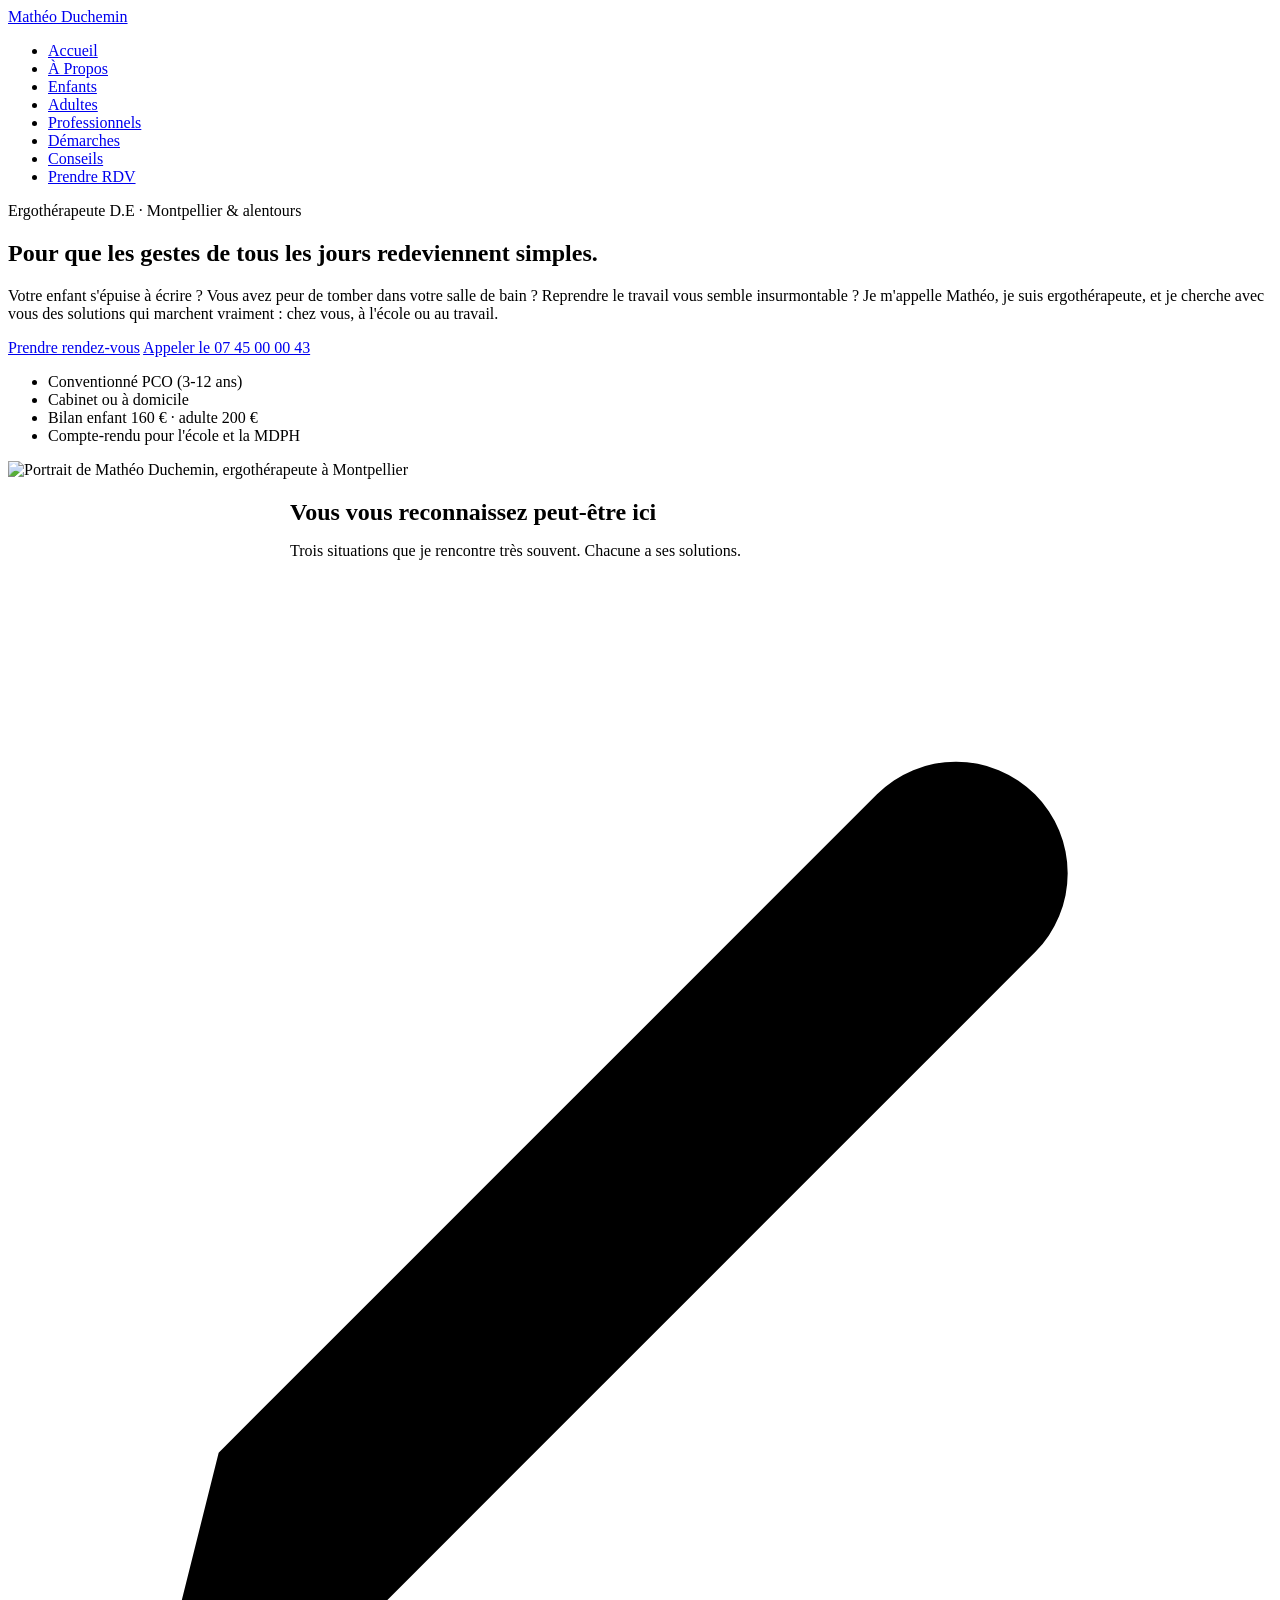
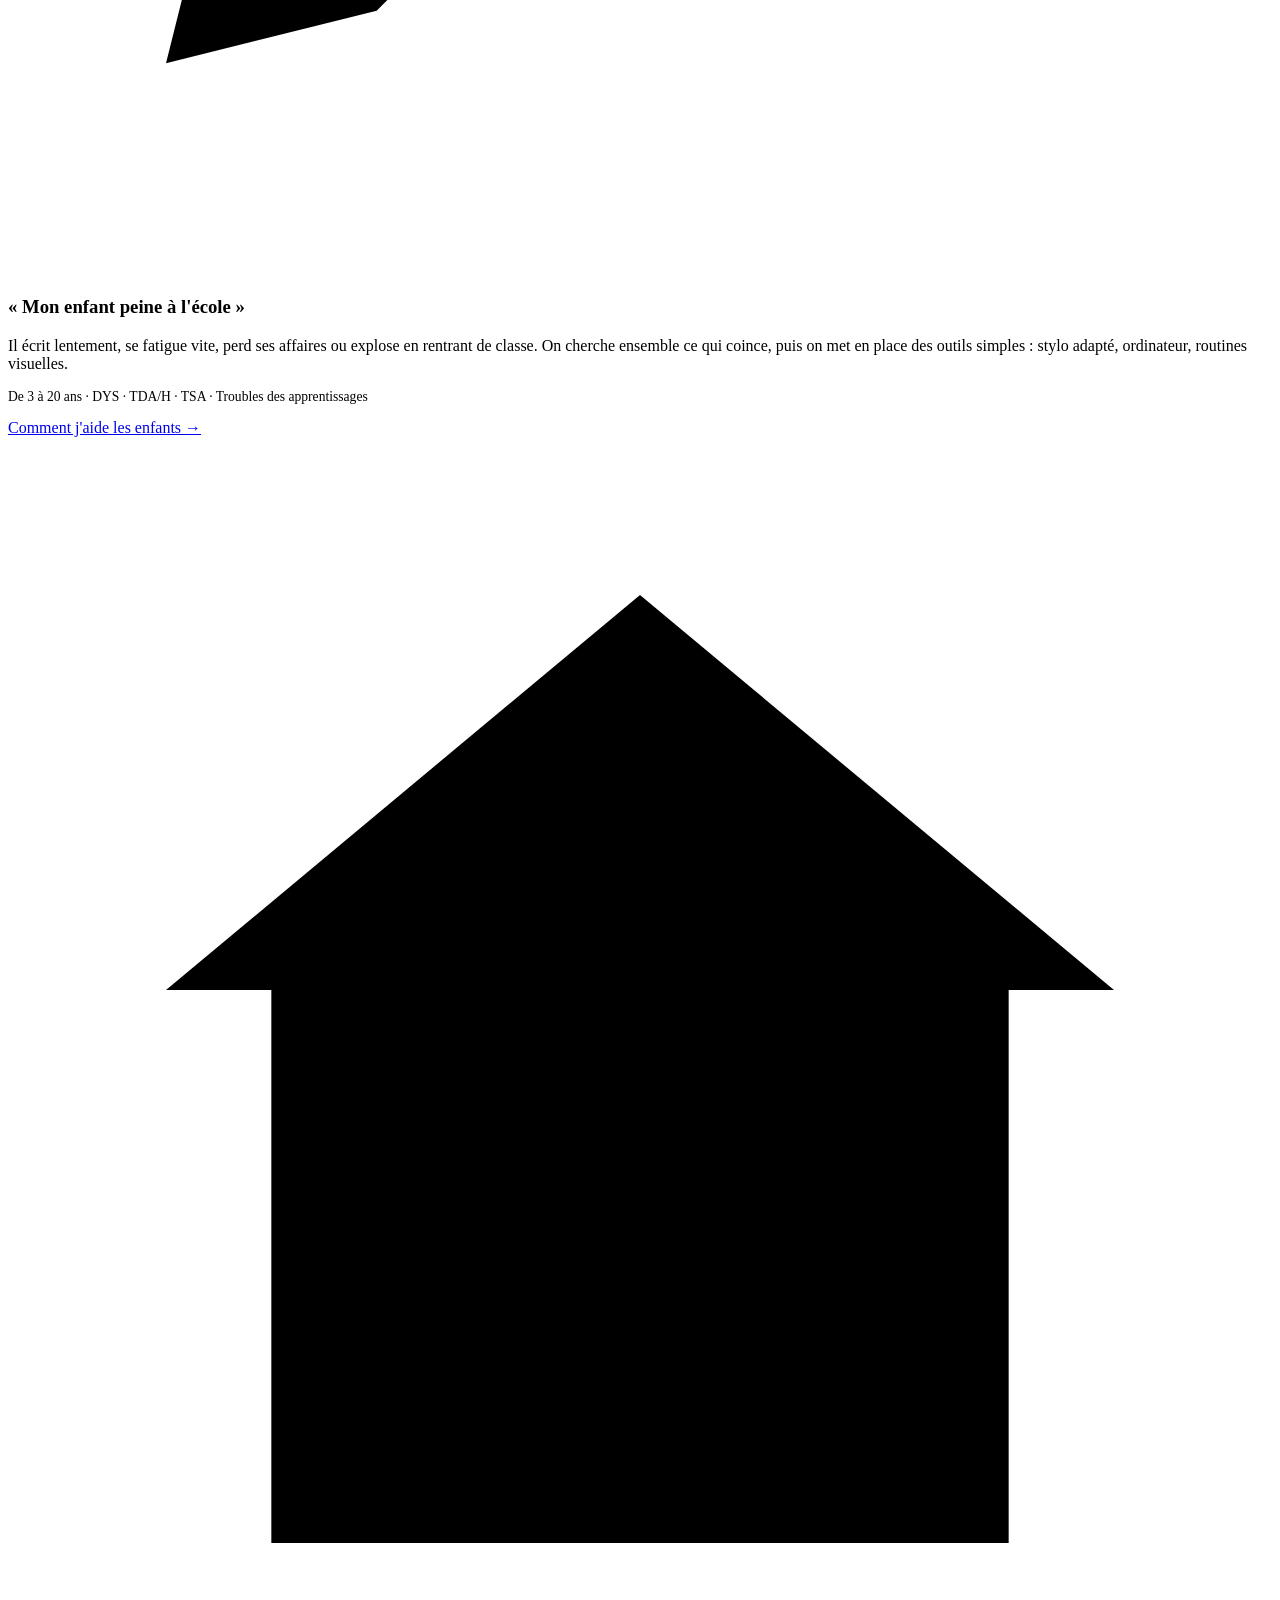
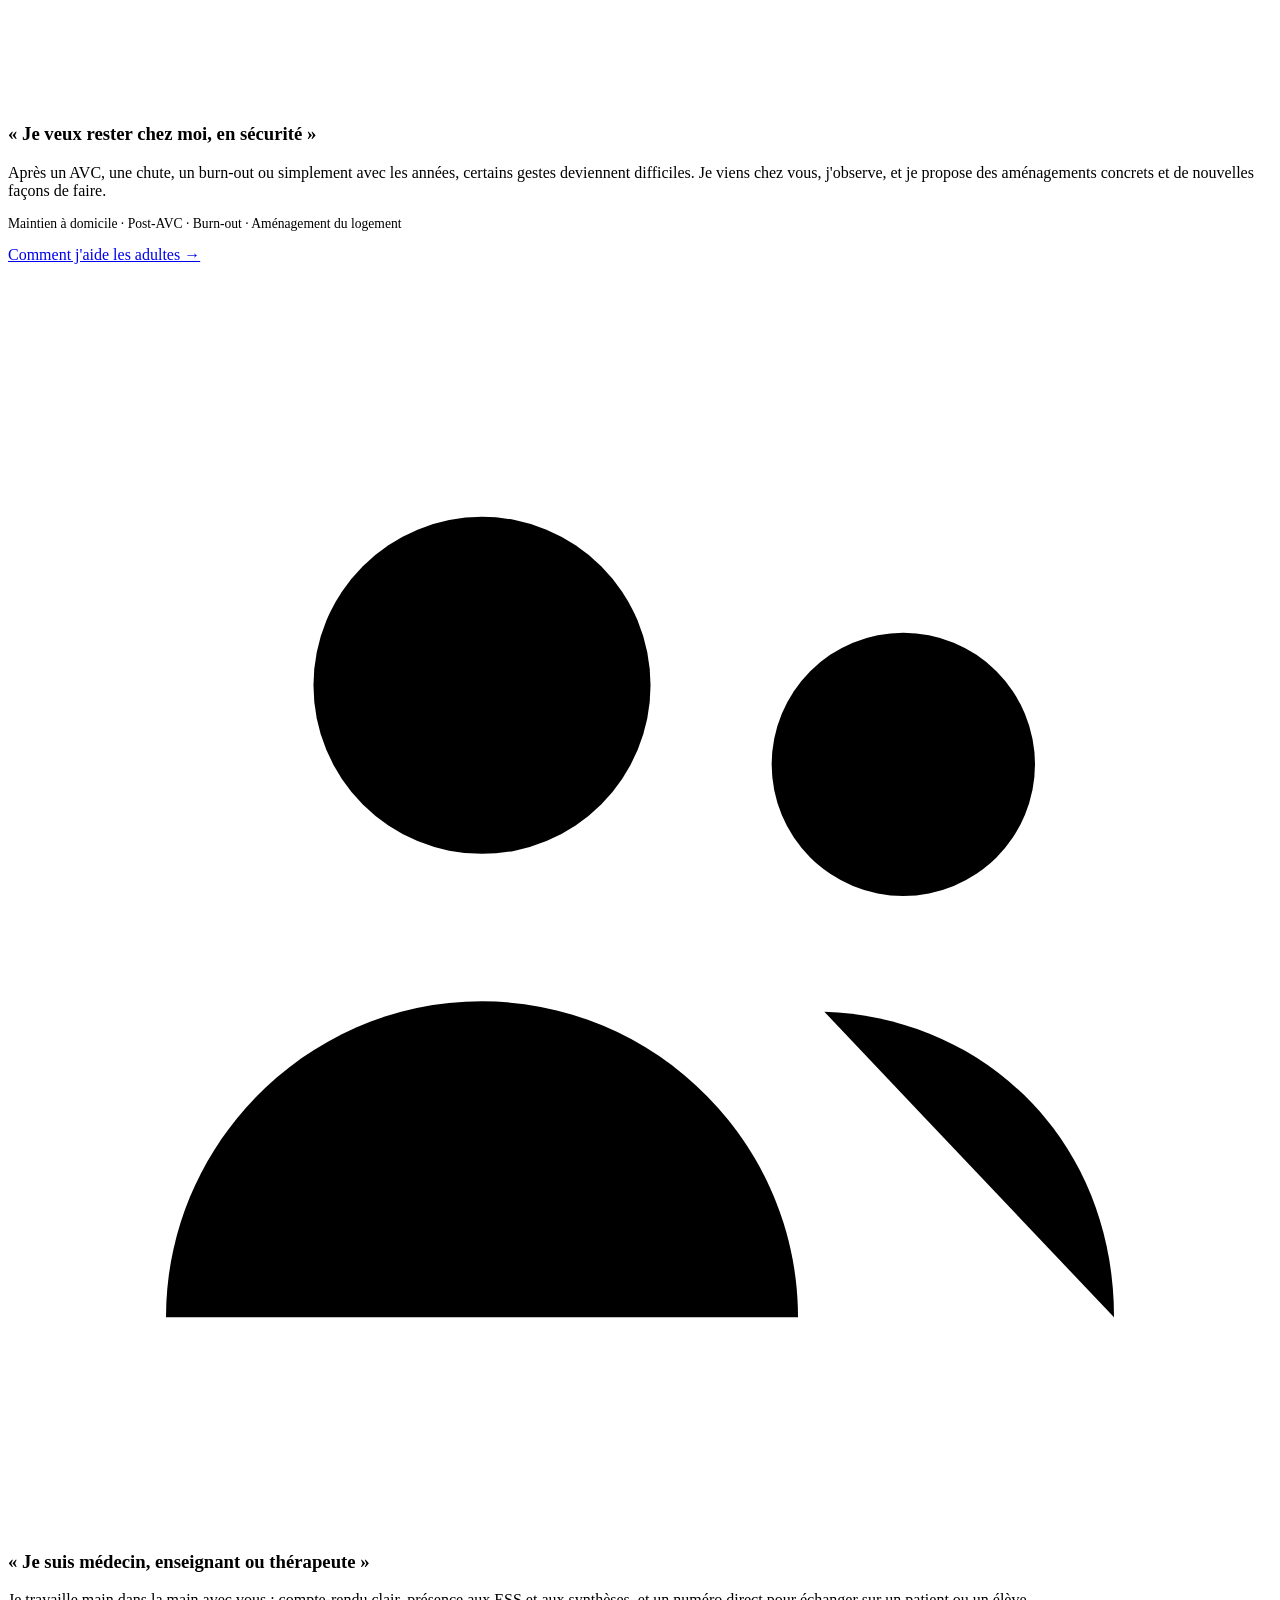
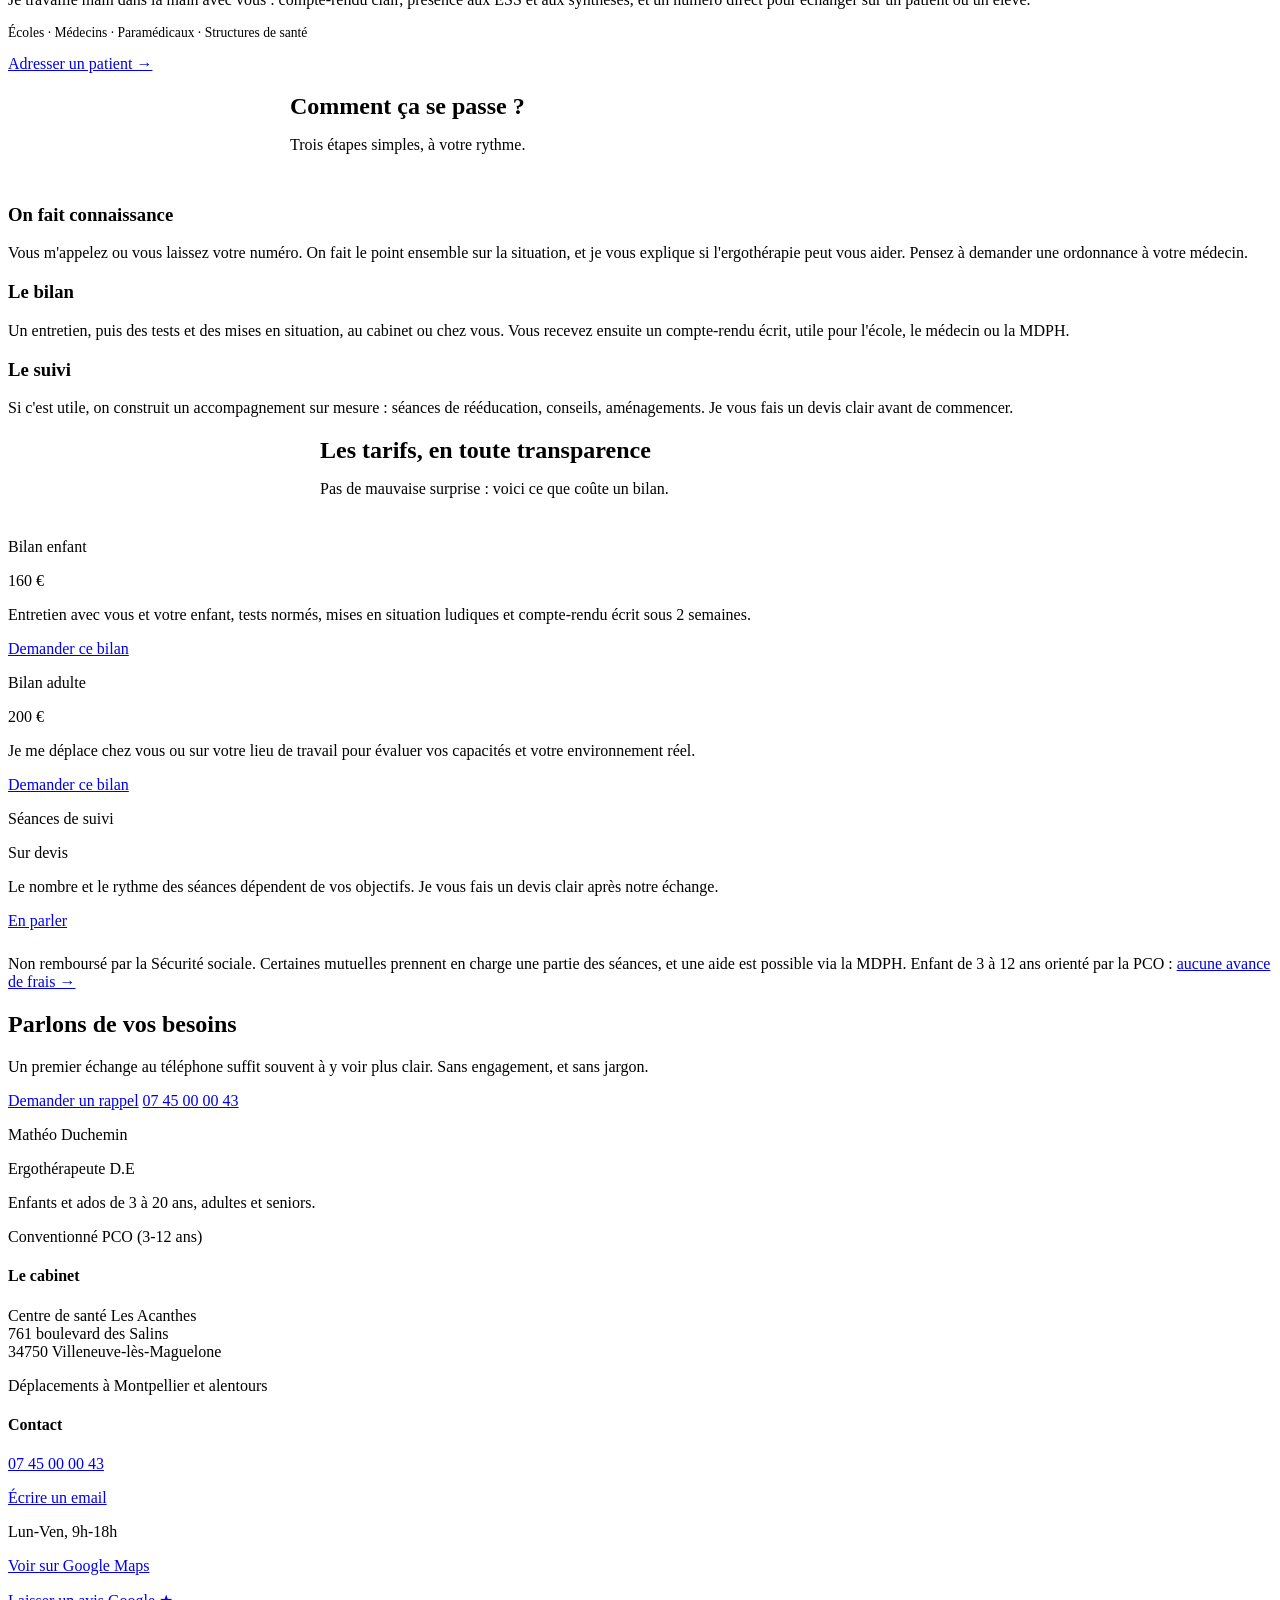
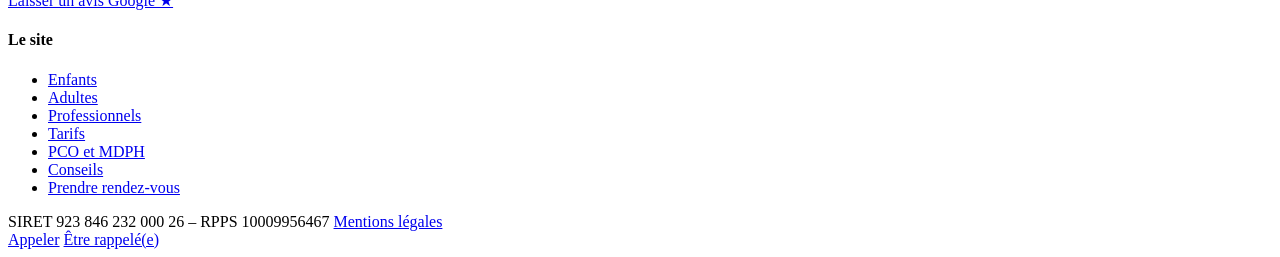
==== index.html @ 23900467 "Liens Google : pointer vers la fiche gardée (avec avis) au lieu du doublon La fiche du lien précéden" ====
<!DOCTYPE html>
<html lang="fr">
<head>
    <meta charset="UTF-8">
    <meta name="viewport" content="width=device-width, initial-scale=1.0">
    <title>Mathéo Duchemin | Ergothérapeute à Montpellier</title>
    <meta name="description" content="Ergothérapeute à Montpellier et Villeneuve-lès-Maguelone, au cabinet et à domicile. Bilans enfants (160 €) et adultes (200 €) : DYS, TDA/H, TSA, AVC, maintien à domicile.">
    <link rel="canonical" href="https://www.ergotherapie-montpellier.fr/">
    <meta name="robots" content="index, follow">
    
    
    <link rel="icon" href="favicon.ico" sizes="48x48">
    <link rel="icon" type="image/png" sizes="192x192" href="icon-192.png">
    <link rel="apple-touch-icon" href="apple-touch-icon.png">
    <link href="https://fonts.googleapis.com/css2?family=DM+Sans:wght@400;500;700&family=Fraunces:opsz,wght@9..144,600&display=swap" rel="stylesheet">
    <link rel="stylesheet" href="style.css">
    <script type="application/ld+json">{"@context": "https://schema.org", "@type": "MedicalBusiness", "name": "Mathéo Duchemin - Ergothérapeute", "description": "Ergothérapeute D.E à Villeneuve-lès-Maguelone : enfants et ados de 3 à 20 ans, adultes et seniors. Au cabinet, à domicile et à l'école, à Montpellier et alentours. Conventionné PCO (3-12 ans).", "url": "https://www.ergotherapie-montpellier.fr/", "logo": "https://www.ergotherapie-montpellier.fr/favicon.png", "image": "https://www.ergotherapie-montpellier.fr/matheo-portrait.jpg", "telephone": "+33745000043", "email": "matheoduchemin.ergo@gmail.com", "address": {"@type": "PostalAddress", "streetAddress": "Centre de santé Les Acanthes, 761 boulevard des Salins", "postalCode": "34750", "addressLocality": "Villeneuve-lès-Maguelone", "addressCountry": "FR"}, "geo": {"@type": "GeoCoordinates", "latitude": 43.5267649, "longitude": 3.8552357}, "openingHoursSpecification": [{"@type": "OpeningHoursSpecification", "dayOfWeek": ["Monday", "Tuesday", "Wednesday", "Thursday", "Friday"], "opens": "09:00", "closes": "18:00"}], "areaServed": ["Montpellier", "Villeneuve-lès-Maguelone"], "sameAs": ["https://maps.google.com/?cid=7769833148488688692"]}</script>
</head>
<body>

    <nav class="navbar">
        <div class="container nav-container">
            <div class="brand"><a href="index.html">Mathéo Duchemin</a></div>
            <ul class="nav-menu">
                <li><a href="index.html" class="nav-link active">Accueil</a></li>
                <li><a href="a-propos.html" class="nav-link">À Propos</a></li>
                <li><a href="enfants.html" class="nav-link">Enfants</a></li>
                <li><a href="adultes.html" class="nav-link">Adultes</a></li>
                <li><a href="pros.html" class="nav-link">Professionnels</a></li>
                <li><a href="demarches.html" class="nav-link">Démarches</a></li>
                <li><a href="conseils.html" class="nav-link">Conseils</a></li>
                <li><a href="contact.html" class="btn btn-primary">Prendre RDV</a></li>
            </ul>
        </div>
    </nav>

    <!-- HERO -->
    <section class="section-padding">
        <div class="container grid-2">
            <div class="hero-content">
                <span class="hero-tag"><span>Ergothérapeute D.E<span class="tag-extra"> · Montpellier & alentours</span></span></span>
                <h1>Pour que les gestes de tous les jours redeviennent simples.</h1>
                <p>Votre enfant s'épuise à écrire ? Vous avez peur de tomber dans votre salle de bain ? Reprendre le travail vous semble insurmontable ? Je m'appelle Mathéo, je suis ergothérapeute, et je cherche avec vous des solutions qui marchent vraiment : chez vous, à l'école ou au travail.</p>
                <div class="hero-actions">
                    <a href="contact.html" class="btn btn-primary">Prendre rendez-vous</a>
                    <a href="tel:+33745000043" class="btn btn-outline">Appeler le 07 45 00 00 43</a>
                </div>
                <ul class="hero-reassurance">
                    <li>Conventionné PCO (3-12 ans)</li>
                    <li>Cabinet ou à domicile</li>
                    <li>Bilan enfant 160 € · adulte 200 €</li>
                    <li>Compte-rendu pour l'école et la MDPH</li>
                </ul>
            </div>
            <div class="hero-image">
                <img src="matheo-portrait.jpg" alt="Portrait de Mathéo Duchemin, ergothérapeute à Montpellier" width="900" height="1200" style="width: 100%; max-height: 450px; object-fit: cover; object-position: center 25%;">
            </div>
        </div>
    </section>

    <!-- SITUATIONS -->
    <section class="section-padding bg-beige">
        <div class="container">
            <div class="text-center" style="max-width: 700px; margin: 0 auto 50px auto;">
                <h2 style="margin-bottom: 1rem;">Vous vous reconnaissez peut-être ici</h2>
                <p>Trois situations que je rencontre très souvent. Chacune a ses solutions.</p>
            </div>
            
            <div class="grid-3">
                <div class="card">
                    <div class="card-icon" aria-hidden="true">
                        <svg viewBox="0 0 24 24"><path d="M12 20h9"/><path d="M16.5 3.5a2.1 2.1 0 0 1 3 3L7 19l-4 1 1-4Z"/></svg>
                    </div>
                    <h3>« Mon enfant peine à l'école »</h3>
                    <p>Il écrit lentement, se fatigue vite, perd ses affaires ou explose en rentrant de classe. On cherche ensemble ce qui coince, puis on met en place des outils simples : stylo adapté, ordinateur, routines visuelles.</p>
                    <p class="text-muted" style="font-size: 0.85rem;">De 3 à 20 ans · DYS · TDA/H · TSA · Troubles des apprentissages</p>
                    <a href="enfants.html" class="card-link">Comment j'aide les enfants →</a>
                </div>

                <div class="card">
                    <div class="card-icon" aria-hidden="true">
                        <svg viewBox="0 0 24 24"><path d="M3 10.5 12 3l9 7.5"/><path d="M5 9.5V21h14V9.5"/><path d="M10 21v-6h4v6"/></svg>
                    </div>
                    <h3>« Je veux rester chez moi, en sécurité »</h3>
                    <p>Après un AVC, une chute, un burn-out ou simplement avec les années, certains gestes deviennent difficiles. Je viens chez vous, j'observe, et je propose des aménagements concrets et de nouvelles façons de faire.</p>
                    <p class="text-muted" style="font-size: 0.85rem;">Maintien à domicile · Post-AVC · Burn-out · Aménagement du logement</p>
                    <a href="adultes.html" class="card-link">Comment j'aide les adultes →</a>
                </div>

                <div class="card">
                    <div class="card-icon" aria-hidden="true">
                        <svg viewBox="0 0 24 24"><circle cx="9" cy="8" r="3.2"/><circle cx="17" cy="9.5" r="2.5"/><path d="M3 20c0-3.3 2.7-6 6-6s6 2.7 6 6"/><path d="M15.5 14.2c3 .1 5.5 2.4 5.5 5.8"/></svg>
                    </div>
                    <h3>« Je suis médecin, enseignant ou thérapeute »</h3>
                    <p>Je travaille main dans la main avec vous : compte-rendu clair, présence aux ESS et aux synthèses, et un numéro direct pour échanger sur un patient ou un élève.</p>
                    <p class="text-muted" style="font-size: 0.85rem;">Écoles · Médecins · Paramédicaux · Structures de santé</p>
                    <a href="pros.html" class="card-link">Adresser un patient →</a>
                </div>
            </div>
        </div>
    </section>

    <!-- DÉROULEMENT -->
    <section class="section-padding">
        <div class="container">
            <div class="text-center" style="max-width: 700px; margin: 0 auto 50px auto;">
                <h2 style="margin-bottom: 1rem;">Comment ça se passe ?</h2>
                <p>Trois étapes simples, à votre rythme.</p>
            </div>
            <div class="steps">
                <div class="step">
                    <h3>On fait connaissance</h3>
                    <p>Vous m'appelez ou vous laissez votre numéro. On fait le point ensemble sur la situation, et je vous explique si l'ergothérapie peut vous aider. Pensez à demander une ordonnance à votre médecin.</p>
                </div>
                <div class="step">
                    <h3>Le bilan</h3>
                    <p>Un entretien, puis des tests et des mises en situation, au cabinet ou chez vous. Vous recevez ensuite un compte-rendu écrit, utile pour l'école, le médecin ou la MDPH.</p>
                </div>
                <div class="step">
                    <h3>Le suivi</h3>
                    <p>Si c'est utile, on construit un accompagnement sur mesure : séances de rééducation, conseils, aménagements. Je vous fais un devis clair avant de commencer.</p>
                </div>
            </div>
        </div>
    </section>

    <!-- TARIFS -->
    <section class="section-padding bg-beige" id="tarifs">
        <div class="container">
            <div class="text-center" style="max-width: 640px; margin: 0 auto 40px auto;">
                <h2 style="margin-bottom: 1rem;">Les tarifs, en toute transparence</h2>
                <p>Pas de mauvaise surprise : voici ce que coûte un bilan.</p>
            </div>
            <div class="price-grid">
                <div class="price-card">
                    <p class="price-label">Bilan enfant</p>
                    <p class="price-amount">160 €</p>
                    <p class="price-detail">Entretien avec vous et votre enfant, tests normés, mises en situation ludiques et compte-rendu écrit sous 2 semaines.</p>
                    <a href="contact.html?objet=enfant#rdv-form" class="btn btn-primary">Demander ce bilan</a>
                </div>
                <div class="price-card">
                    <p class="price-label">Bilan adulte</p>
                    <p class="price-amount">200 €</p>
                    <p class="price-detail">Je me déplace chez vous ou sur votre lieu de travail pour évaluer vos capacités et votre environnement réel.</p>
                    <a href="contact.html?objet=adulte#rdv-form" class="btn btn-primary">Demander ce bilan</a>
                </div>
                <div class="price-card">
                    <p class="price-label">Séances de suivi</p>
                    <p class="price-amount price-amount-text">Sur devis</p>
                    <p class="price-detail">Le nombre et le rythme des séances dépendent de vos objectifs. Je vous fais un devis clair après notre échange.</p>
                    <a href="contact.html?objet=suivi#rdv-form" class="btn btn-outline">En parler</a>
                </div>
            </div>
            <p class="text-center text-muted" style="margin-top: 25px;">Non remboursé par la Sécurité sociale. Certaines mutuelles prennent en charge une partie des séances, et une aide est possible via la MDPH. Enfant de 3 à 12 ans orienté par la PCO : <a href="demarches.html#pco" class="card-link">aucune avance de frais →</a></p>
        </div>
    </section>

    <!-- CTA FINAL -->
    <section class="section-padding">
        <div class="container">
            <div class="cta-final">
                <h2>Parlons de vos besoins</h2>
                <p>Un premier échange au téléphone suffit souvent à y voir plus clair. Sans engagement, et sans jargon.</p>
                <div class="hero-actions">
                    <a href="contact.html" class="btn btn-light">Demander un rappel</a>
                    <a href="tel:+33745000043" class="btn btn-ghost">07 45 00 00 43</a>
                </div>
            </div>
        </div>
    </section>

    <footer class="site-footer">
        <div class="container footer-grid">
            <div>
                <p class="footer-brand">Mathéo Duchemin</p>
                <p>Ergothérapeute D.E</p>
                <p>Enfants et ados de 3 à 20 ans, adultes et seniors.</p>
                <p>Conventionné PCO (3-12 ans)</p>
            </div>
            <div>
                <h4>Le cabinet</h4>
                <p>Centre de santé Les Acanthes<br>761 boulevard des Salins<br>34750 Villeneuve-lès-Maguelone</p>
                <p>Déplacements à Montpellier et alentours</p>
            </div>
            <div>
                <h4>Contact</h4>
                <p><a href="tel:+33745000043">07 45 00 00 43</a></p>
                <p><a href="mailto:matheoduchemin.ergo@gmail.com">Écrire un email</a></p>
                <p>Lun-Ven, 9h-18h</p>
                <p><a href="https://maps.google.com/?cid=7769833148488688692" target="_blank" rel="noopener">Voir sur Google Maps</a></p>
                <p><a href="https://maps.google.com/?cid=7769833148488688692" target="_blank" rel="noopener">Laisser un avis Google ★</a></p>
            </div>
            <div>
                <h4>Le site</h4>
                <ul class="footer-links">
                    <li><a href="enfants.html">Enfants</a></li>
                    <li><a href="adultes.html">Adultes</a></li>
                    <li><a href="pros.html">Professionnels</a></li>
                    <li><a href="contact.html#tarifs">Tarifs</a></li>
                    <li><a href="demarches.html">PCO et MDPH</a></li>
                    <li><a href="conseils.html">Conseils</a></li>
                    <li><a href="contact.html">Prendre rendez-vous</a></li>
                </ul>
            </div>
        </div>
        <div class="container footer-bottom">
            <span>SIRET 923 846 232 000 26 – RPPS 10009956467</span>
            <a href="mentions.html">Mentions légales</a>
        </div>
    </footer>

    <div class="mobile-cta">
        <a href="tel:+33745000043" class="btn btn-primary">Appeler</a>
        <a href="contact.html" class="btn btn-outline">Être rappelé(e)</a>
    </div>

    <script src="site.js" defer></script>
</body>

</html>
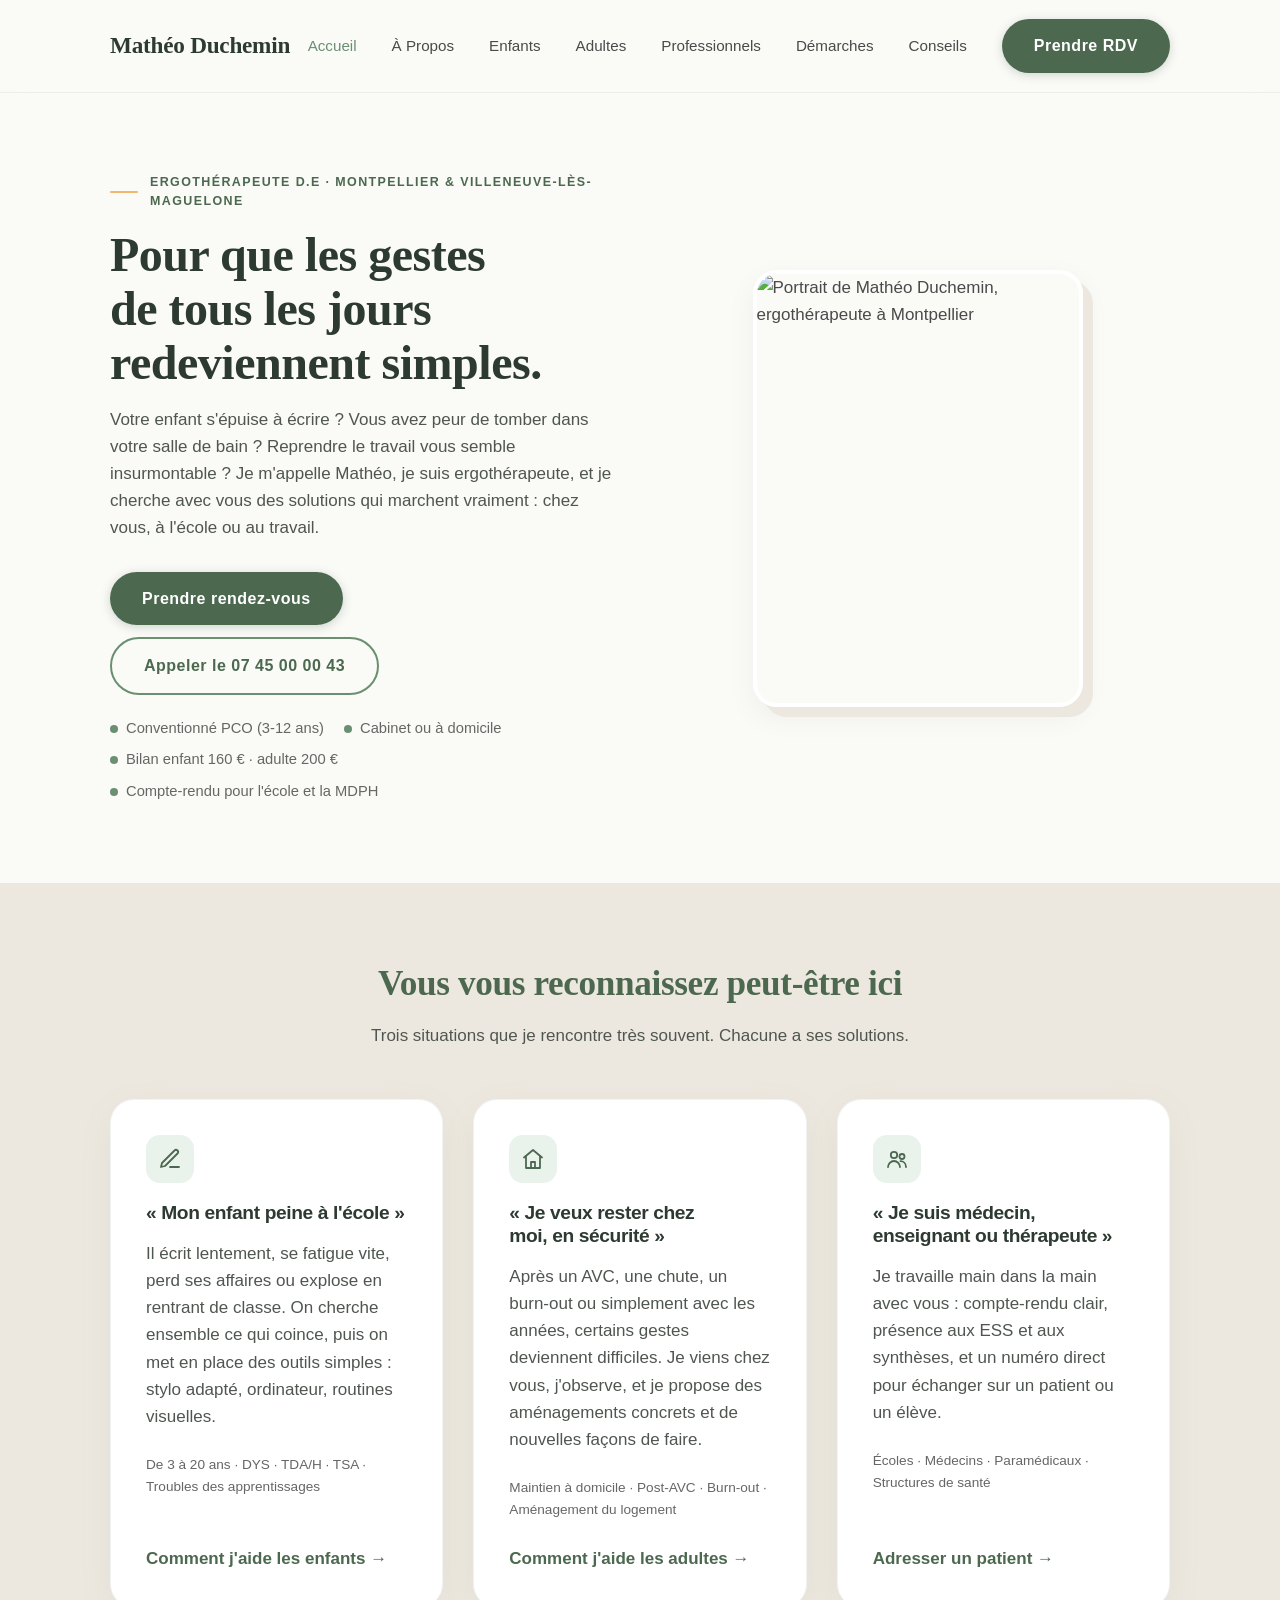
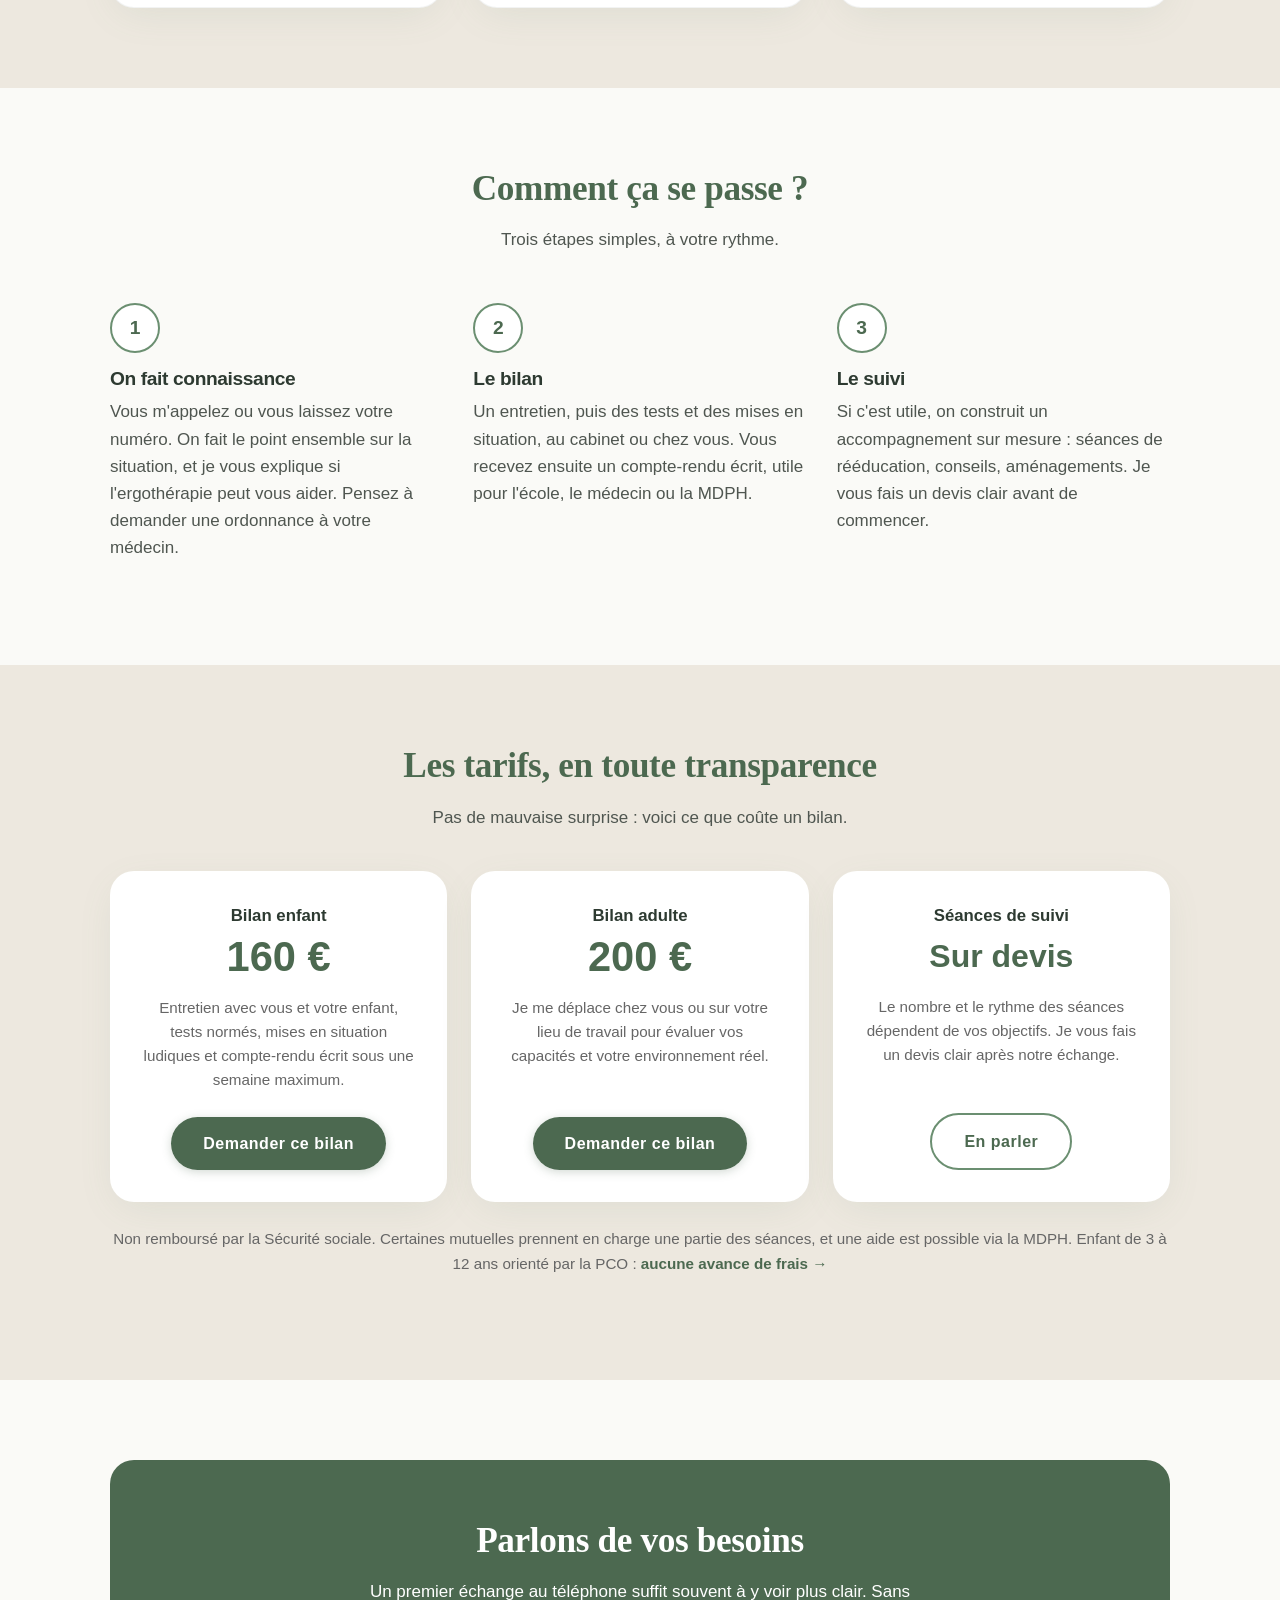
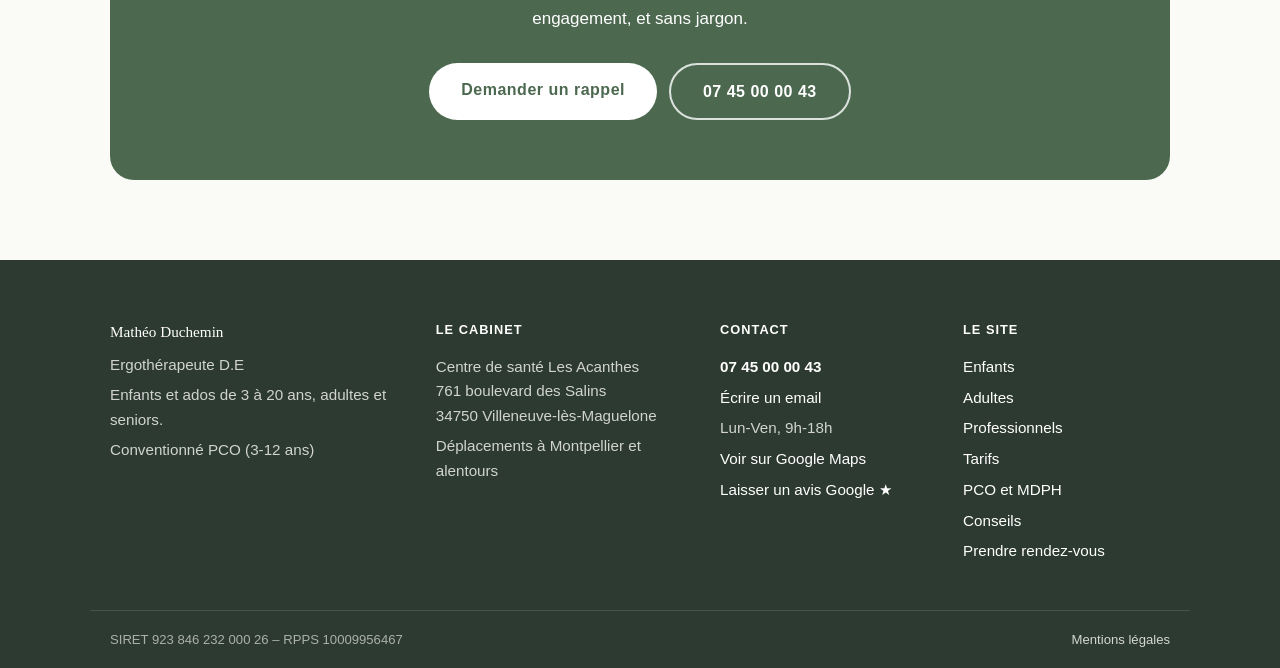
==== commit 87386963: "SEO technique : balises de partage, accessibilité, données structurées, sitemap - Balises Open Graph" ====
--- a/index.html
+++ b/index.html
@@ -6,6 +6,17 @@
     <title>Mathéo Duchemin | Ergothérapeute à Montpellier</title>
     <meta name="description" content="Ergothérapeute à Montpellier et Villeneuve-lès-Maguelone, au cabinet et à domicile. Bilans enfants (160 €) et adultes (200 €) : DYS, TDA/H, TSA, AVC, maintien à domicile.">
     <link rel="canonical" href="https://www.ergotherapie-montpellier.fr/">
+    <meta property="og:type" content="website">
+    <meta property="og:locale" content="fr_FR">
+    <meta property="og:site_name" content="Mathéo Duchemin, ergothérapeute">
+    <meta property="og:title" content="Mathéo Duchemin | Ergothérapeute à Montpellier">
+    <meta property="og:description" content="Ergothérapeute à Montpellier et Villeneuve-lès-Maguelone, au cabinet et à domicile. Bilans enfants (160 €) et adultes (200 €) : DYS, TDA/H, TSA, AVC, maintien à domicile.">
+    <meta property="og:url" content="https://www.ergotherapie-montpellier.fr/">
+    <meta property="og:image" content="https://www.ergotherapie-montpellier.fr/matheo-portrait.jpg">
+    <meta property="og:image:width" content="900">
+    <meta property="og:image:height" content="1200">
+    <meta property="og:image:alt" content="Portrait de Mathéo Duchemin, ergothérapeute">
+    <meta name="twitter:card" content="summary">
     <meta name="robots" content="index, follow">
     
     
@@ -34,11 +45,13 @@
         </div>
     </nav>
 
+    <main id="contenu">
+
     <!-- HERO -->
     <section class="section-padding">
         <div class="container grid-2">
             <div class="hero-content">
-                <span class="hero-tag"><span>Ergothérapeute D.E<span class="tag-extra"> · Montpellier & alentours</span></span></span>
+                <span class="hero-tag"><span>Ergothérapeute D.E<span class="tag-extra"> · Montpellier & Villeneuve-lès-Maguelone</span></span></span>
                 <h1>Pour que les gestes de tous les jours redeviennent simples.</h1>
                 <p>Votre enfant s'épuise à écrire ? Vous avez peur de tomber dans votre salle de bain ? Reprendre le travail vous semble insurmontable ? Je m'appelle Mathéo, je suis ergothérapeute, et je cherche avec vous des solutions qui marchent vraiment : chez vous, à l'école ou au travail.</p>
                 <div class="hero-actions">
@@ -135,7 +148,7 @@
                 <div class="price-card">
                     <p class="price-label">Bilan enfant</p>
                     <p class="price-amount">160 €</p>
-                    <p class="price-detail">Entretien avec vous et votre enfant, tests normés, mises en situation ludiques et compte-rendu écrit sous 2 semaines.</p>
+                    <p class="price-detail">Entretien avec vous et votre enfant, tests normés, mises en situation ludiques et compte-rendu écrit sous une semaine maximum.</p>
                     <a href="contact.html?objet=enfant#rdv-form" class="btn btn-primary">Demander ce bilan</a>
                 </div>
                 <div class="price-card">
@@ -169,6 +182,8 @@
         </div>
     </section>
 
+    </main>
+
     <footer class="site-footer">
         <div class="container footer-grid">
             <div>
@@ -178,12 +193,12 @@
                 <p>Conventionné PCO (3-12 ans)</p>
             </div>
             <div>
-                <h4>Le cabinet</h4>
+                <p class="footer-title">Le cabinet</p>
                 <p>Centre de santé Les Acanthes<br>761 boulevard des Salins<br>34750 Villeneuve-lès-Maguelone</p>
                 <p>Déplacements à Montpellier et alentours</p>
             </div>
             <div>
-                <h4>Contact</h4>
+                <p class="footer-title">Contact</p>
                 <p><a href="tel:+33745000043">07 45 00 00 43</a></p>
                 <p><a href="mailto:matheoduchemin.ergo@gmail.com">Écrire un email</a></p>
                 <p>Lun-Ven, 9h-18h</p>
@@ -191,7 +206,7 @@
                 <p><a href="https://maps.google.com/?cid=7769833148488688692" target="_blank" rel="noopener">Laisser un avis Google ★</a></p>
             </div>
             <div>
-                <h4>Le site</h4>
+                <p class="footer-title">Le site</p>
                 <ul class="footer-links">
                     <li><a href="enfants.html">Enfants</a></li>
                     <li><a href="adultes.html">Adultes</a></li>
--- a/style.css
+++ b/style.css
@@ -0,0 +1,734 @@
+/* -----------------------------------------------------------
+   STYLE.CSS - Version "Chaleur & Humain"
+   Design : Organique, Tactile, Accueillant
+----------------------------------------------------------- */
+
+:root {
+    /* --- PALETTE DE COULEURS --- */
+    /* Fond : Un blanc cassé chaud (type papier à lettre) */
+    --color-bg: #FAFAF7;
+    --color-bg-alt: #EDE8DF; /* Beige sable pour les alternances */
+    
+    /* Couleur Principale : Vert Sauge (Nature et Apaisement) */
+    --color-primary: #6B8F71;
+    --color-primary-dark: #4C6950;
+    --color-primary-light: #8FAE9E;
+    
+    /* Texte : Gris chaud (plus doux que le noir) */
+    --color-text-main: #4A4A4A;
+    --color-text-muted: #666666;
+    
+    /* --- OMBRES & PROFONDEUR --- */
+    /* Ombre teintée de vert pour un effet lumineux */
+    --shadow-soft: 0 10px 40px -10px rgba(107, 143, 113, 0.15);
+    /* Ombre plus marquée au survol */
+    --shadow-hover: 0 20px 40px -10px rgba(107, 143, 113, 0.25);
+    
+    /* --- FORMES --- */
+    --radius-card: 24px;      /* Coins très doux */
+    --radius-btn: 50px;       /* Boutons pilules */
+    --container-width: 1100px;
+    --font-main: 'DM Sans', sans-serif;
+}
+
+/* -----------------------------------------------------------
+   BASE & ATMOSPHÈRE
+----------------------------------------------------------- */
+* { margin: 0; padding: 0; box-sizing: border-box; }
+
+body {
+    background-color: var(--color-bg);
+    color: var(--color-text-main);
+    font-family: var(--font-main);
+    line-height: 1.6;
+    font-size: 17px;
+    
+    /* Texture subtile "Grain de papier" */
+    background-image: radial-gradient(#6B8F71 0.5px, transparent 0.5px), radial-gradient(#6B8F71 0.5px, var(--color-bg) 0.5px);
+    background-size: 20px 20px;
+    background-position: 0 0, 10px 10px;
+    /* Rend la texture très discrète */
+    background-blend-mode: multiply;
+}
+
+/* Images : Style "Cadre photo" organique */
+img {
+    max-width: 100%;
+    height: auto;
+    display: block;
+    border-radius: var(--radius-card);
+    transition: transform 0.5s ease;
+}
+
+/* Ajoute un petit bord blanc et une ombre aux images principales */
+header img, .grid-2 img {
+    border: 4px solid white;
+    box-shadow: 10px 10px 0px var(--color-bg-alt), 0 10px 30px rgba(0,0,0,0.05);
+}
+
+/* --- AJUSTEMENT PARFAIT DE LA PHOTO D'ACCUEIL --- */
+.grid-2 img {
+    width: 100%;
+    max-width: 330px;      /* Légèrement réduit pour un alignement parfait avec le texte */
+    height: auto;
+    margin: 0 auto;
+    object-fit: contain;
+}
+
+/* Petit mouvement sympa au survol de l'image */
+header img:hover, .grid-2 img:hover {
+    transform: scale(1.02) rotate(1deg);
+}
+
+a { text-decoration: none; color: inherit; transition: all 0.3s ease; }
+ul { list-style: none; }
+
+/* -----------------------------------------------------------
+   LAYOUT
+----------------------------------------------------------- */
+.container {
+    max-width: var(--container-width);
+    margin: 0 auto;
+    padding: 0 20px;
+}
+
+.section-padding { padding: 80px 0; }
+.bg-beige { background-color: var(--color-bg-alt); }
+.bg-white { background-color: rgba(255, 255, 255, 0.8); } /* Légère transparence */
+
+.grid-2 { display: grid; grid-template-columns: 1fr 1fr; gap: 50px; align-items: center; }
+.grid-3 { display: grid; grid-template-columns: repeat(auto-fit, minmax(300px, 1fr)); gap: 30px; }
+
+/* -----------------------------------------------------------
+   TYPOGRAPHIE
+----------------------------------------------------------- */
+h1, h2, h3, h4 {
+    color: #2D3A31; /* Vert très foncé presque noir */
+    font-weight: 700;
+    line-height: 1.2;
+    margin-bottom: 1rem;
+    letter-spacing: -0.02em; /* Rapproche les lettres pour moderniser */
+}
+
+h1 { font-size: 2.8rem; }
+h2 { font-size: 2rem; margin-bottom: 2rem; color: var(--color-primary); }
+p { margin-bottom: 1.5rem; color: #555; }
+
+.text-center { text-align: center; }
+.text-muted { color: var(--color-text-muted); font-size: 0.95rem; }
+
+/* Tag décoratif (ex: "Ergothérapeute") */
+.hero-tag {
+    display: inline-block;
+    background: white;
+    color: var(--color-primary-dark);
+    border: 1px solid var(--color-primary-light);
+    padding: 8px 18px;
+    border-radius: 20px;
+    font-size: 0.85rem;
+    font-weight: 600;
+    margin-bottom: 20px;
+    text-transform: uppercase;
+    letter-spacing: 1px;
+    box-shadow: 0 4px 10px rgba(107, 143, 113, 0.1);
+}
+
+/* -----------------------------------------------------------
+   NAVIGATION (Glassmorphism)
+----------------------------------------------------------- */
+.navbar {
+    background: rgba(250, 250, 247, 0.85); /* Fond semi-transparent */
+    backdrop-filter: blur(12px);          /* Effet de flou derrière */
+    -webkit-backdrop-filter: blur(12px);
+    padding: 1.2rem 0;
+    position: sticky;
+    top: 0;
+    z-index: 1000;
+    border-bottom: 1px solid rgba(107, 143, 113, 0.1);
+}
+
+.nav-container {
+    display: flex;
+    justify-content: space-between;
+    align-items: center;
+}
+
+.brand a {
+    font-size: 1.5rem;
+    font-weight: 700;
+    color: var(--color-primary);
+    letter-spacing: -0.5px;
+}
+
+.nav-menu { display: flex; gap: 35px; align-items: center; }
+.nav-link { font-weight: 500; color: var(--color-text-main); font-size: 0.95rem; }
+.nav-link:hover, .nav-link.active { color: var(--color-primary); }
+
+/* -----------------------------------------------------------
+   COMPOSANTS : BOUTONS & CARTES
+----------------------------------------------------------- */
+
+/* Boutons avec dégradé subtil */
+.btn {
+    display: inline-block;
+    padding: 14px 32px;
+    border-radius: var(--radius-btn);
+    font-weight: 600;
+    cursor: pointer;
+    border: none;
+    font-size: 1rem;
+    letter-spacing: 0.5px;
+    transition: all 0.3s cubic-bezier(0.175, 0.885, 0.32, 1.275);
+}
+
+.btn-primary {
+    /* Vert plus foncé : texte blanc lisible (contraste conforme WCAG AA) */
+    background: linear-gradient(135deg, var(--color-primary-dark) 0%, #4C6950 100%);
+    color: white;
+    box-shadow: 0 4px 15px rgba(107, 143, 113, 0.3);
+}
+
+.btn-primary:hover {
+    transform: translateY(-3px);
+    box-shadow: 0 8px 25px rgba(107, 143, 113, 0.4);
+}
+
+.btn-outline {
+    background: transparent;
+    border: 2px solid var(--color-primary);
+    color: var(--color-primary-dark);
+}
+
+.btn-outline:hover {
+    background: var(--color-primary);
+    color: white;
+    transform: translateY(-3px);
+}
+
+/* Cartes interactives */
+.card {
+    background: white;
+    padding: 35px;
+    border-radius: var(--radius-card);
+    box-shadow: var(--shadow-soft);
+    border: 1px solid rgba(0,0,0,0.02);
+    display: flex;
+    flex-direction: column;
+    position: relative;
+    overflow: hidden;
+    transition: all 0.4s ease;
+}
+
+/* Barre décorative en haut de la carte */
+.card::before {
+    content: '';
+    position: absolute;
+    top: 0; left: 0; width: 100%; height: 4px;
+    background: linear-gradient(90deg, var(--color-bg-alt), var(--color-primary));
+    opacity: 0.5;
+    transition: opacity 0.3s;
+}
+
+.card:hover {
+    transform: translateY(-8px); /* La carte monte */
+    box-shadow: var(--shadow-hover);
+    border-color: rgba(107, 143, 113, 0.2);
+}
+
+.card:hover::before { opacity: 1; }
+
+/* -----------------------------------------------------------
+   SPÉCIFIQUE : ÉTAPES NUMÉROTÉES (Pour Enfants/Adultes)
+----------------------------------------------------------- */
+/* Transforme les ronds de couleur unis en anneaux élégants */
+div[style*="background: var(--color-primary)"] {
+    background: white !important;
+    color: var(--color-primary) !important;
+    border: 2px solid var(--color-primary);
+    box-shadow: 0 4px 10px rgba(107, 143, 113, 0.15);
+    font-weight: bold;
+    font-size: 1.2rem;
+}
+
+/* -----------------------------------------------------------
+   FORMULAIRE
+----------------------------------------------------------- */
+.form-group { margin-bottom: 25px; }
+.form-label { display: block; margin-bottom: 10px; font-weight: 600; color: var(--color-text-main); }
+.form-input {
+    width: 100%;
+    padding: 16px;
+    border: 1px solid #e0e0e0;
+    border-radius: 16px;
+    background: #FAFAF9; /* Gris très très clair */
+    font-family: inherit;
+    font-size: 1rem;
+    transition: all 0.3s;
+}
+
+.form-input:focus {
+    outline: none;
+    background: white;
+    border-color: var(--color-primary);
+    box-shadow: 0 0 0 4px rgba(107, 143, 113, 0.1);
+}
+
+/* -----------------------------------------------------------
+   FOOTER
+----------------------------------------------------------- */
+footer {
+    background: white;
+    padding: 60px 0;
+    border-top: 1px solid rgba(0,0,0,0.05);
+    text-align: center;
+    color: var(--color-text-muted);
+}
+
+/* -----------------------------------------------------------
+   MOBILE RESPONSIVE
+----------------------------------------------------------- */
+@media (max-width: 768px) {
+    .grid-2 { grid-template-columns: 1fr; gap: 30px; }
+    
+    .nav-container { flex-direction: column; gap: 15px; }
+    .nav-menu { 
+        gap: 15px; 
+        flex-wrap: wrap; 
+        justify-content: center;
+        background: rgba(255,255,255,0.5);
+        padding: 10px;
+        border-radius: 15px;
+    }
+    
+    h1 { font-size: 2.2rem; }
+    .container { padding: 0 25px; }
+}
+
+/* -----------------------------------------------------------
+   REFONTE ÉTAPES 1-2 : FORMULAIRE, TARIFS, ACCUEIL, MOBILE
+----------------------------------------------------------- */
+
+/* Formulaire */
+.form-row { display: grid; grid-template-columns: 1fr 1fr; gap: 20px; }
+.req { color: #B3261E; margin-left: 2px; }
+.form-hint { display: block; margin-top: 6px; font-size: .85rem; color: var(--color-text-muted); }
+.form-error { display: block; min-height: 1.2em; margin-top: 4px; font-size: .85rem; color: #B3261E; }
+.form-input.is-invalid { border-color: #B3261E; background: #FFF7F6; }
+.form-input.is-invalid:focus { box-shadow: 0 0 0 4px rgba(179, 38, 30, .12); }
+.form-note { margin: 14px 0 0; font-size: .85rem; color: var(--color-text-muted); }
+.form-note a { text-decoration: underline; }
+.form-status { margin: 16px 0 0; border-radius: 12px; font-weight: 600; }
+.form-status.is-success { padding: 14px 16px; background: #EAF2EC; color: var(--color-primary-dark); }
+.form-status.is-error { padding: 14px 16px; background: #FDECEA; color: #B3261E; }
+.btn:disabled { opacity: .6; cursor: wait; transform: none; }
+.contact-info-side a { color: white; text-decoration: underline; text-underline-offset: 3px; }
+.link-strong { color: var(--color-primary-dark); font-weight: 700; white-space: nowrap; }
+
+/* Tarifs */
+.price-grid { display: grid; grid-template-columns: repeat(auto-fit, minmax(260px, 1fr)); gap: 24px; }
+.price-card {
+    background: white;
+    border-radius: var(--radius-card);
+    box-shadow: var(--shadow-soft);
+    padding: 32px;
+    display: flex;
+    flex-direction: column;
+    text-align: center;
+}
+.price-label { margin-bottom: .25rem; font-weight: 700; color: #2D3A31; font-size: 1.05rem; }
+.price-amount { margin-bottom: 1rem; font-size: 2.6rem; font-weight: 700; color: var(--color-primary-dark); line-height: 1.1; }
+.price-amount-text { font-size: 2rem; padding: .3rem 0; }
+.price-detail { font-size: .95rem; color: var(--color-text-muted); flex-grow: 1; }
+.price-card .btn { align-self: center; }
+
+/* FAQ sur 2 colonnes */
+.grid-faq { display: grid; grid-template-columns: repeat(auto-fit, minmax(300px, 1fr)); gap: 30px; }
+
+/* Accueil */
+.hero-actions { display: flex; flex-wrap: wrap; gap: 12px; margin-top: 30px; }
+.hero-reassurance { display: flex; flex-wrap: wrap; gap: 8px 20px; margin-top: 22px; padding: 0; }
+.hero-reassurance li { display: flex; align-items: center; gap: 8px; font-size: .92rem; color: var(--color-text-muted); }
+.hero-reassurance li::before { content: ''; width: 8px; height: 8px; border-radius: 50%; background: var(--color-primary); flex-shrink: 0; }
+.card-icon {
+    width: 48px; height: 48px;
+    border-radius: 14px;
+    background: #EAF2EC;
+    display: flex; align-items: center; justify-content: center;
+    margin-bottom: 18px;
+}
+.card-icon svg { width: 24px; height: 24px; stroke: var(--color-primary-dark); fill: none; stroke-width: 1.8; stroke-linecap: round; stroke-linejoin: round; }
+.card-link { margin-top: auto; color: var(--color-primary-dark); font-weight: 600; }
+.card-link:hover { color: #2D3A31; }
+.steps { display: grid; grid-template-columns: repeat(auto-fit, minmax(240px, 1fr)); gap: 30px; counter-reset: etape; }
+.step { position: relative; padding-top: 64px; }
+.step::before {
+    counter-increment: etape;
+    content: counter(etape);
+    position: absolute; top: 0; left: 0;
+    width: 46px; height: 46px; border-radius: 50%;
+    border: 2px solid var(--color-primary);
+    color: var(--color-primary-dark);
+    background: white;
+    display: flex; align-items: center; justify-content: center;
+    font-weight: 700; font-size: 1.2rem;
+}
+.step h3 { font-size: 1.2rem; margin-bottom: .5rem; }
+.cta-final {
+    background: var(--color-primary-dark);
+    border-radius: var(--radius-card);
+    padding: 60px 40px;
+    text-align: center;
+    color: white;
+}
+.cta-final h2 { color: white; margin-bottom: 1rem; }
+.cta-final p { color: #fff; max-width: 560px; margin: 0 auto 28px; }
+.cta-final .btn-light { background: white; color: var(--color-primary-dark); }
+.cta-final .btn-ghost { border: 2px solid rgba(255,255,255,.8); color: white; background: transparent; }
+.cta-final .btn-light:hover, .cta-final .btn-ghost:hover { transform: translateY(-3px); }
+.cta-final .hero-actions { justify-content: center; }
+footer a[href^="tel:"] { color: var(--color-primary-dark); font-weight: 600; }
+
+/* Barre d'appel fixe sur mobile */
+.mobile-cta { display: none; }
+@media (max-width: 768px) {
+    .form-row { grid-template-columns: 1fr; gap: 0; }
+    .form-row .form-group { margin-bottom: 25px; }
+    .hero-actions .btn { flex: 1 1 auto; text-align: center; }
+    .cta-final { padding: 40px 24px; }
+    body { padding-bottom: 84px; }
+    .mobile-cta {
+        display: flex; gap: 10px;
+        position: fixed; left: 0; right: 0; bottom: 0; z-index: 1001;
+        padding: 12px 16px calc(12px + env(safe-area-inset-bottom));
+        background: rgba(250, 250, 247, .96);
+        border-top: 1px solid rgba(107, 143, 113, .2);
+        box-shadow: 0 -6px 20px rgba(0,0,0,.06);
+    }
+    .mobile-cta .btn { flex: 1; text-align: center; padding: 12px 10px; }
+    .mobile-cta .btn-outline { background: white; }
+}
+
+@media (prefers-reduced-motion: reduce) {
+    *, *::before, *::after { transition: none !important; scroll-behavior: auto !important; }
+}
+
+/* -----------------------------------------------------------
+   REFONTE ÉTAPE 3 : À PROPOS, ENFANTS, ADULTES, PRO
+----------------------------------------------------------- */
+.card h3 { font-size: 1.2rem; }
+.card-tags { font-size: .82rem; font-weight: 600; letter-spacing: .3px; color: var(--color-primary-dark); margin-bottom: .75rem; }
+.card-offer {
+    margin-top: auto;
+    padding-top: 15px;
+    border-top: 1px solid #eee;
+    font-size: .95rem;
+    color: var(--color-text-muted);
+}
+.card-offer strong { color: #2D3A31; }
+
+/* Portrait rond (À propos) */
+.portrait-round { position: relative; width: 340px; max-width: 100%; aspect-ratio: 1; margin: 0 auto; }
+.portrait-round::after {
+    content: ''; position: absolute; inset: 0;
+    transform: translate(18px, 18px);
+    border-radius: 50%; border: 2px solid var(--color-primary-light); z-index: 0;
+}
+.grid-2 .portrait-round img {
+    position: relative; z-index: 1;
+    width: 100%; height: 100%; max-width: none;
+    object-fit: cover; object-position: center 25%;
+    border-radius: 50%;
+}
+
+/* Frise du parcours */
+.timeline { position: relative; padding-left: 34px; list-style: none; }
+.timeline::before { content: ''; position: absolute; left: 8px; top: 6px; bottom: 6px; width: 2px; background: var(--color-primary-light); }
+.timeline li { position: relative; background: white; border-radius: 18px; padding: 22px 26px; margin-bottom: 18px; box-shadow: var(--shadow-soft); }
+.timeline li::before {
+    content: ''; position: absolute; left: -32px; top: 28px;
+    width: 14px; height: 14px; border-radius: 50%;
+    background: white; border: 3px solid var(--color-primary-dark);
+}
+.timeline li:first-child::before { background: var(--color-primary-dark); }
+.timeline h3 { font-size: 1.1rem; margin-bottom: .35rem; }
+.timeline p { margin: 0; font-size: .95rem; }
+.timeline-date { display: inline-block; font-size: .8rem; font-weight: 700; color: var(--color-primary-dark); text-transform: uppercase; letter-spacing: .6px; margin-bottom: 6px; }
+
+/* Lieux (À propos) */
+.location-item { display: flex; align-items: flex-start; gap: 15px; margin-bottom: 22px; }
+.location-item .card-icon { margin-bottom: 0; flex-shrink: 0; background: white; }
+
+/* Liste à puces cochées */
+.check-list { list-style: none; padding: 0; display: grid; gap: 12px; }
+.check-list li { position: relative; padding: 14px 18px 14px 50px; background: white; border-radius: 14px; box-shadow: var(--shadow-soft); }
+.check-list li::before {
+    content: ''; position: absolute; left: 18px; top: 50%;
+    width: 18px; height: 18px; margin-top: -9px; border-radius: 50%;
+    background: #EAF2EC url("data:image/svg+xml,%3Csvg xmlns='http://www.w3.org/2000/svg' viewBox='0 0 24 24' fill='none' stroke='%235A7A5F' stroke-width='3' stroke-linecap='round' stroke-linejoin='round'%3E%3Cpath d='M5 12l5 5 9-10'/%3E%3C/svg%3E") center/12px no-repeat;
+}
+.check-list.compact { gap: 6px; }
+.check-list.compact li { box-shadow: none; padding: 8px 0 8px 32px; background: none; }
+.check-list.compact li::before { left: 0; }
+
+@media (max-width: 768px) {
+    .portrait-round { width: 260px; }
+    .timeline li { padding: 18px 20px; }
+}
+
+/* Citation « Pourquoi ce métier ? » et étape à venir de la frise */
+.why-quote {
+    position: relative;
+    margin: 0;
+    padding: 40px 44px 36px;
+    background: white;
+    border-radius: var(--radius-card);
+    box-shadow: var(--shadow-soft);
+    border-left: 6px solid var(--color-primary-dark);
+}
+.why-quote h2 { font-size: 1.5rem; margin-bottom: 1rem; }
+.why-quote p { font-size: 1.15rem; line-height: 1.7; color: #2D3A31; margin-bottom: 1rem; }
+.why-quote cite { font-style: normal; font-weight: 700; color: var(--color-primary-dark); }
+.why-quote cite::before { content: '— '; }
+.timeline li.timeline-next { background: #EAF2EC; box-shadow: none; border: 2px dashed var(--color-primary-light); }
+.timeline li.timeline-next::before { background: #EAF2EC; border-style: dashed; }
+.timeline li:nth-child(2)::before { background: var(--color-primary-dark); }
+.timeline li:first-child.timeline-next::before { background: #EAF2EC; }
+@media (max-width: 768px) { .why-quote { padding: 28px 24px; } }
+
+
+/* ===========================================================
+   FINITIONS DESIGN (aspect professionnel)
+=========================================================== */
+:root {
+    --font-title: 'Fraunces', Georgia, serif;
+    --color-ink: #2D3A31;
+}
+
+/* Fond uni, plus net que la texture à points */
+body { background-image: none; background-color: var(--color-bg); }
+
+/* Titres : serif douce et élégante, vert foncé lisible */
+h1, h2, .brand a { font-family: var(--font-title); font-weight: 600; letter-spacing: -0.01em; }
+h1 { font-size: clamp(2.1rem, 4.2vw, 3rem); line-height: 1.12; color: var(--color-ink); }
+h2 { font-size: clamp(1.7rem, 3vw, 2.2rem); color: var(--color-primary-dark); }
+h3, h4 { font-family: var(--font-main); }
+.brand a { font-size: 1.45rem; color: var(--color-ink); }
+p { color: #4F5650; }
+
+/* Liens et focus clavier visibles */
+a:focus-visible, button:focus-visible, .btn:focus-visible, select:focus-visible {
+    outline: 3px solid var(--color-primary-light); outline-offset: 3px;
+}
+
+/* Cartes : plus sobres (sans barre décorative), survol discret */
+.card::before { display: none; }
+.card { border: 1px solid rgba(45, 58, 49, 0.06); }
+.card:hover { transform: translateY(-4px); }
+header img:hover, .grid-2 img:hover { transform: none; }
+
+/* Bandeaux de haut de page : halo doux */
+header.section-padding {
+    background:
+        radial-gradient(ellipse 60% 70% at 10% 0%, rgba(143, 174, 158, 0.16), transparent 70%),
+        radial-gradient(ellipse 50% 60% at 95% 100%, rgba(237, 232, 223, 0.9), transparent 70%);
+}
+
+/* Boutons : ombre plus fine */
+.btn-primary { box-shadow: 0 2px 10px rgba(74, 105, 80, 0.25); }
+.btn-primary:hover { box-shadow: 0 8px 20px rgba(74, 105, 80, 0.3); }
+.btn:hover { transform: translateY(-2px); }
+
+/* Apparition douce au défilement (gérée par site.js) */
+.reveal { opacity: 0; transform: translateY(16px); transition: opacity .6s ease, transform .6s ease; }
+.reveal.is-visible { opacity: 1; transform: none; }
+
+/* ---------- Curseur : crayon avec guide-doigts ergonomique (souris uniquement) ---------- */
+@media (pointer: fine) {
+    html, body { cursor: url("data:image/svg+xml,%3Csvg xmlns='http://www.w3.org/2000/svg' width='32' height='32' viewBox='0 0 32 32'%3E%3Cpolygon points='3.00,29.00 6.32,21.01 7.74,19.60 6.96,17.97 11.77,13.16 13.39,13.94 21.17,6.16 24.00,4.04 27.96,8.00 25.84,10.83 18.06,18.61 18.84,20.23 14.03,25.04 12.40,24.26 10.99,25.68' fill='white' stroke='white' stroke-width='3' stroke-linejoin='round'/%3E%3Cpolygon points='6.32,21.01 19.05,8.28 23.72,12.95 10.99,25.68' fill='%236B8F71'/%3E%3Cpolygon points='19.05,8.28 20.75,6.58 25.42,11.25 23.72,12.95' fill='%23B9C2BB'/%3E%3Cpolygon points='20.75,6.58 21.17,6.16 24.00,4.04 27.96,8.00 25.84,10.83 25.42,11.25' fill='%23E8A598'/%3E%3Cpolygon points='3.00,29.00 6.32,21.01 10.99,25.68' fill='%23EDD9B8'/%3E%3Cpolygon points='3.00,29.00 4.25,26.00 6.00,27.75' fill='%232D3A31'/%3E%3Cpolygon points='7.74,19.60 6.96,17.97 11.77,13.16 13.39,13.94 18.06,18.61 18.84,20.23 14.03,25.04 12.40,24.26' fill='%23F2B66D'/%3E%3Cline x1='8.80' y1='16.98' x2='15.02' y2='23.20' stroke='rgba%2845,58,49,.45%29' stroke-width='0.8'/%3E%3Cline x1='9.79' y1='15.99' x2='16.01' y2='22.21' stroke='rgba%2845,58,49,.45%29' stroke-width='0.8'/%3E%3Cline x1='10.78' y1='15.00' x2='17.00' y2='21.22' stroke='rgba%2845,58,49,.45%29' stroke-width='0.8'/%3E%3Cpolygon points='3.00,29.00 6.32,21.01 7.74,19.60 6.96,17.97 11.77,13.16 13.39,13.94 21.17,6.16 24.00,4.04 27.96,8.00 25.84,10.83 18.06,18.61 18.84,20.23 14.03,25.04 12.40,24.26 10.99,25.68' fill='none' stroke='%232D3A31' stroke-width='1' stroke-linejoin='round'/%3E%3C/svg%3E") 3 29, auto; }
+    a, button, .btn, select, label, summary, [role="button"] {
+        cursor: url("data:image/svg+xml,%3Csvg xmlns='http://www.w3.org/2000/svg' width='32' height='32' viewBox='0 0 32 32'%3E%3Cpolygon points='3.00,29.00 6.32,21.01 7.74,19.60 6.96,17.97 11.77,13.16 13.39,13.94 21.17,6.16 24.00,4.04 27.96,8.00 25.84,10.83 18.06,18.61 18.84,20.23 14.03,25.04 12.40,24.26 10.99,25.68' fill='white' stroke='white' stroke-width='3' stroke-linejoin='round'/%3E%3Cpolygon points='6.32,21.01 19.05,8.28 23.72,12.95 10.99,25.68' fill='%233F5A44'/%3E%3Cpolygon points='19.05,8.28 20.75,6.58 25.42,11.25 23.72,12.95' fill='%23B9C2BB'/%3E%3Cpolygon points='20.75,6.58 21.17,6.16 24.00,4.04 27.96,8.00 25.84,10.83 25.42,11.25' fill='%23E8A598'/%3E%3Cpolygon points='3.00,29.00 6.32,21.01 10.99,25.68' fill='%23EDD9B8'/%3E%3Cpolygon points='3.00,29.00 4.25,26.00 6.00,27.75' fill='%232D3A31'/%3E%3Cpolygon points='7.74,19.60 6.96,17.97 11.77,13.16 13.39,13.94 18.06,18.61 18.84,20.23 14.03,25.04 12.40,24.26' fill='%23E8894F'/%3E%3Cline x1='8.80' y1='16.98' x2='15.02' y2='23.20' stroke='rgba%2845,58,49,.45%29' stroke-width='0.8'/%3E%3Cline x1='9.79' y1='15.99' x2='16.01' y2='22.21' stroke='rgba%2845,58,49,.45%29' stroke-width='0.8'/%3E%3Cline x1='10.78' y1='15.00' x2='17.00' y2='21.22' stroke='rgba%2845,58,49,.45%29' stroke-width='0.8'/%3E%3Cpolygon points='3.00,29.00 6.32,21.01 7.74,19.60 6.96,17.97 11.77,13.16 13.39,13.94 21.17,6.16 24.00,4.04 27.96,8.00 25.84,10.83 18.06,18.61 18.84,20.23 14.03,25.04 12.40,24.26 10.99,25.68' fill='none' stroke='%232D3A31' stroke-width='1' stroke-linejoin='round'/%3E%3C/svg%3E") 3 29, pointer;
+    }
+    input, textarea { cursor: text; }
+}
+
+/* ---------- Pied de page complet ---------- */
+.site-footer { background: var(--color-ink); color: rgba(255,255,255,.8); padding: 60px 0 0; text-align: left; border: 0; }
+.site-footer p { color: rgba(255,255,255,.78); margin: 0 0 .4rem; font-size: .95rem; }
+.site-footer a { color: white; }
+.site-footer a:hover { text-decoration: underline; }
+.footer-grid { display: grid; grid-template-columns: 1.4fr 1.2fr 1fr 1fr; gap: 36px; padding-bottom: 40px; }
+.footer-brand { font-family: var(--font-title); font-size: 1.4rem; color: white !important; margin-bottom: .5rem !important; }
+.site-footer h4, .site-footer .footer-title { color: white; font-size: .8rem; text-transform: uppercase; letter-spacing: 1px; margin-bottom: .9rem; }
+.footer-links { list-style: none; padding: 0; margin: 0; }
+.footer-links li { margin-bottom: .4rem; font-size: .95rem; }
+.footer-bottom { border-top: 1px solid rgba(255,255,255,.12); padding: 18px 20px; display: flex; flex-wrap: wrap; justify-content: space-between; gap: 8px; font-size: .82rem; color: rgba(255,255,255,.6); }
+.footer-bottom a { color: rgba(255,255,255,.8); }
+
+/* ---------- Menu mobile repliable ---------- */
+.nav-toggle { display: none; }
+@media (max-width: 900px) {
+    .footer-grid { grid-template-columns: 1fr 1fr; }
+}
+@media (max-width: 768px) {
+    .navbar { padding: .8rem 0; }
+    .nav-container { flex-direction: row; flex-wrap: wrap; gap: 0; }
+    .brand a { font-size: 1.25rem; }
+    .nav-toggle {
+        display: inline-flex; align-items: center; gap: 8px;
+        background: white; border: 1px solid rgba(45,58,49,.15); border-radius: 50px;
+        padding: 8px 14px; font: inherit; font-weight: 600; font-size: .9rem; color: var(--color-ink);
+    }
+    .nav-toggle-bars, .nav-toggle-bars::before, .nav-toggle-bars::after {
+        display: block; width: 16px; height: 2px; background: var(--color-ink); border-radius: 2px; position: relative; transition: transform .25s;
+    }
+    .nav-toggle-bars::before, .nav-toggle-bars::after { content: ''; position: absolute; left: 0; }
+    .nav-toggle-bars::before { top: -5px; }
+    .nav-toggle-bars::after { top: 5px; }
+    .is-open .nav-toggle-bars { background: transparent; }
+    .is-open .nav-toggle-bars::before { transform: translateY(5px) rotate(45deg); }
+    .is-open .nav-toggle-bars::after { transform: translateY(-5px) rotate(-45deg); }
+    .nav-menu {
+        display: none; width: 100%; flex-direction: column; align-items: stretch; gap: 4px;
+        margin-top: 12px; padding: 10px; background: white; border-radius: 18px; box-shadow: var(--shadow-soft);
+    }
+    .nav-container.is-open .nav-menu { display: flex; }
+    .nav-menu .nav-link { display: block; padding: 10px 12px; border-radius: 10px; font-size: 1rem; }
+    .nav-menu .nav-link.active { background: #EAF2EC; }
+    .nav-menu .btn { display: block; text-align: center; margin-top: 6px; }
+    .hero-tag { font-size: .72rem; letter-spacing: .6px; }
+    .footer-grid { grid-template-columns: 1fr; gap: 26px; }
+}
+
+.site-footer a[href^="tel:"] { color: white; font-weight: 600; }
+
+/* ---------- PCO, démarches, FAQ ---------- */
+.badge-pco {
+    display: inline-block; padding: 6px 14px; border-radius: 50px;
+    background: #F2B66D; color: #2D3A31; font-weight: 700; font-size: .8rem; letter-spacing: .4px;
+}
+.pco-banner {
+    display: flex; align-items: center; justify-content: space-between; gap: 30px;
+    background: var(--color-primary-dark); color: white; border-radius: var(--radius-card); padding: 36px 40px;
+}
+.pco-banner h2 { color: white; margin: .8rem 0 .5rem; font-size: 1.7rem; }
+.pco-banner p { color: #fff; margin: 0; max-width: 560px; }
+.pco-banner .btn-light { background: white; color: var(--color-primary-dark); white-space: nowrap; }
+.info-box { background: white; border-radius: 18px; padding: 26px 30px; box-shadow: var(--shadow-soft); border-left: 5px solid #F2B66D; }
+.info-box h3 { font-size: 1.1rem; margin-bottom: .5rem; }
+.steps-4 { grid-template-columns: repeat(auto-fit, minmax(200px, 1fr)); }
+.mdph-steps { list-style: none; padding: 0; counter-reset: mdph; display: grid; gap: 16px; }
+.mdph-steps li { counter-increment: mdph; position: relative; padding: 22px 26px 22px 80px; background: white; border-radius: 18px; box-shadow: var(--shadow-soft); }
+.mdph-steps li::before {
+    content: counter(mdph); position: absolute; left: 24px; top: 22px;
+    width: 38px; height: 38px; border-radius: 50%; background: #EAF2EC; color: var(--color-primary-dark);
+    display: flex; align-items: center; justify-content: center; font-weight: 700;
+}
+.mdph-steps h3 { font-size: 1.1rem; margin-bottom: .35rem; }
+.mdph-steps p { margin: 0; }
+.faq { max-width: 820px; margin: 0 auto; }
+.faq-group { font-size: .85rem; text-transform: uppercase; letter-spacing: 1px; color: var(--color-primary-dark); margin: 30px 0 12px; }
+.faq-group:first-child { margin-top: 0; }
+.faq details { background: white; border-radius: 14px; margin-bottom: 10px; box-shadow: var(--shadow-soft); }
+.faq summary { list-style: none; padding: 18px 54px 18px 22px; font-weight: 600; color: #2D3A31; position: relative; }
+.faq summary::-webkit-details-marker { display: none; }
+.faq summary::after { content: '+'; position: absolute; right: 22px; top: 50%; transform: translateY(-50%); font-size: 1.4rem; color: var(--color-primary-dark); transition: transform .2s; }
+.faq details[open] summary::after { transform: translateY(-50%) rotate(45deg); }
+.faq details p { padding: 0 22px 20px; margin: 0; color: var(--color-text-muted); }
+@media (max-width: 768px) {
+    .pco-banner { flex-direction: column; align-items: flex-start; padding: 28px 24px; }
+    .mdph-steps li { padding: 20px 20px 20px 70px; }
+    .mdph-steps li::before { left: 18px; }
+}
+
+/* Titres : retour à la ligne équilibré */
+h1, h2, h3 { text-wrap: balance; }
+
+/* Frise : point « En cours » bien centré sur la ligne (compense la bordure de 2px) */
+.timeline li.timeline-next::before { left: -34px; top: 26px; }
+
+/* Portrait À propos : photo en arche + forme organique douce derrière */
+.portrait-round { width: 320px; aspect-ratio: 4 / 5; }
+.portrait-round::after { display: none; }
+.portrait-round::before {
+    content: ''; position: absolute; z-index: 0;
+    inset: 6% -10% -6% -10%;
+    background: linear-gradient(145deg, #D3E2D7 0%, #EDE8DF 100%);
+    border-radius: 58% 42% 52% 48% / 46% 54% 46% 54%;
+}
+.grid-2 .portrait-round img {
+    border-radius: 200px 200px 28px 28px;
+    border: 5px solid white;
+    box-shadow: 0 18px 40px -12px rgba(45, 58, 49, 0.25);
+}
+.portrait-badge {
+    position: absolute; z-index: 2; left: -6%; bottom: 10%;
+    background: white; border-radius: 50px; padding: 10px 16px;
+    box-shadow: 0 8px 24px -8px rgba(45, 58, 49, 0.3);
+    font-size: .85rem; font-weight: 700; color: var(--color-ink);
+    display: flex; align-items: center; gap: 8px;
+}
+.portrait-badge::before { content: ''; width: 10px; height: 10px; border-radius: 50%; background: #F2B66D; }
+@media (max-width: 768px) { .portrait-round { width: 240px; } .portrait-badge { left: -4%; } }
+
+/* Étiquette au-dessus des titres : style « sur-titre » épuré (remplace le cadre) */
+.hero-tag {
+    display: inline-flex; align-items: center; gap: 12px;
+    background: none; border: 0; box-shadow: none; border-radius: 0; padding: 0;
+    color: var(--color-primary-dark);
+    font-size: .78rem; font-weight: 700; letter-spacing: 1.4px; line-height: 1.5;
+    text-transform: uppercase;
+    margin-bottom: 18px;
+}
+.hero-tag::before { content: ''; flex-shrink: 0; width: 28px; height: 2px; border-radius: 2px; background: #F2B66D; }
+.text-center .hero-tag::after { content: ''; flex-shrink: 0; width: 28px; height: 2px; border-radius: 2px; background: #F2B66D; }
+@media (max-width: 768px) { .hero-tag { font-size: .7rem; letter-spacing: .6px; gap: 8px; } .hero-tag::before, .text-center .hero-tag::after { width: 20px; } }
+@media (max-width: 480px) { .tag-extra { display: none; } }
+
+/* ---------- Conseils (articles) ---------- */
+.article-list { display: grid; grid-template-columns: repeat(auto-fit, minmax(300px, 1fr)); gap: 28px; max-width: 1000px; margin: 0 auto; }
+.article-card { display: flex; flex-direction: column; background: white; border-radius: var(--radius-card); padding: 32px; box-shadow: var(--shadow-soft); border: 1px solid rgba(45,58,49,.06); transition: transform .3s, box-shadow .3s; }
+.article-card:hover { transform: translateY(-4px); box-shadow: var(--shadow-hover); }
+.article-card h2 { font-size: 1.45rem; color: var(--color-ink); margin-bottom: .8rem; }
+.article-card p { color: var(--color-text-muted); font-size: .97rem; }
+.article-card .card-link { margin-top: auto; }
+.article-cat { display: inline-block; font-size: .75rem; font-weight: 700; letter-spacing: 1px; text-transform: uppercase; color: var(--color-primary-dark); margin-bottom: 12px; }
+.article { max-width: 740px; margin: 0 auto; padding: 60px 20px 40px; }
+.article-header { margin-bottom: 30px; }
+.article-back { display: table; font-size: .9rem; color: var(--color-primary-dark); font-weight: 600; margin-bottom: 24px; }
+.article h1 { font-size: clamp(2rem, 4vw, 2.7rem); margin-bottom: .8rem; }
+.article-meta { font-size: .9rem; color: var(--color-text-muted); }
+.article-lead { font-size: 1.15rem; line-height: 1.7; color: var(--color-ink); }
+.article h2 { font-size: 1.6rem; margin: 2.4rem 0 1rem; }
+.article h3 { font-size: 1.1rem; margin: 1.6rem 0 .4rem; }
+.article p { font-size: 1.05rem; line-height: 1.75; }
+.article .check-list { margin: 1rem 0 1.5rem; }
+.article-note { font-size: .88rem !important; color: var(--color-text-muted); font-style: italic; }
+.article-author { display: flex; gap: 20px; align-items: flex-start; margin-top: 40px; padding: 26px; background: #EAF2EC; border-radius: 20px; }
+.article-author img { width: 72px; height: 72px; border-radius: 50%; object-fit: cover; object-position: center 25%; flex-shrink: 0; border: 3px solid white; box-shadow: none; max-width: none; }
+.article-author p { font-size: .97rem !important; margin-bottom: 14px; }
+@media (max-width: 768px) { .article { padding-top: 40px; } .article-author { flex-direction: column; } }
+
+/* Menu : plus compact sur écrans intermédiaires (tablettes, petits portables) */
+@media (min-width: 769px) and (max-width: 1180px) {
+    .nav-menu { gap: 18px; }
+    .nav-link { font-size: .88rem; }
+    .nav-menu .btn { padding: 11px 20px; font-size: .9rem; }
+    .brand a { font-size: 1.25rem; }
+}
+@media (min-width: 769px) and (max-width: 940px) {
+    .nav-menu { gap: 12px; }
+    .nav-link { font-size: .82rem; }
+    .nav-menu .btn { padding: 10px 14px; font-size: .82rem; }
+    .brand a { font-size: 1.1rem; }
+}
+
+/* Bandeau avis Google (page Contact) */
+.review-band { display: flex; align-items: center; justify-content: space-between; gap: 24px; background: white; border-radius: var(--radius-card); padding: 30px 36px; box-shadow: var(--shadow-soft); border-left: 5px solid #F2B66D; }
+.review-band h2 { font-size: 1.5rem; margin-bottom: .4rem; }
+.review-band p { margin: 0; }
+.review-band .btn { white-space: nowrap; }
+@media (max-width: 768px) { .review-band { flex-direction: column; align-items: flex-start; padding: 26px 22px; } }
+
+/* Accessibilité / SEO */
+.sr-only { position: absolute; width: 1px; height: 1px; padding: 0; margin: -1px; overflow: hidden; clip: rect(0,0,0,0); white-space: nowrap; border: 0; }
+.site-footer .footer-title { font-weight: 700; font-family: var(--font-main); }
